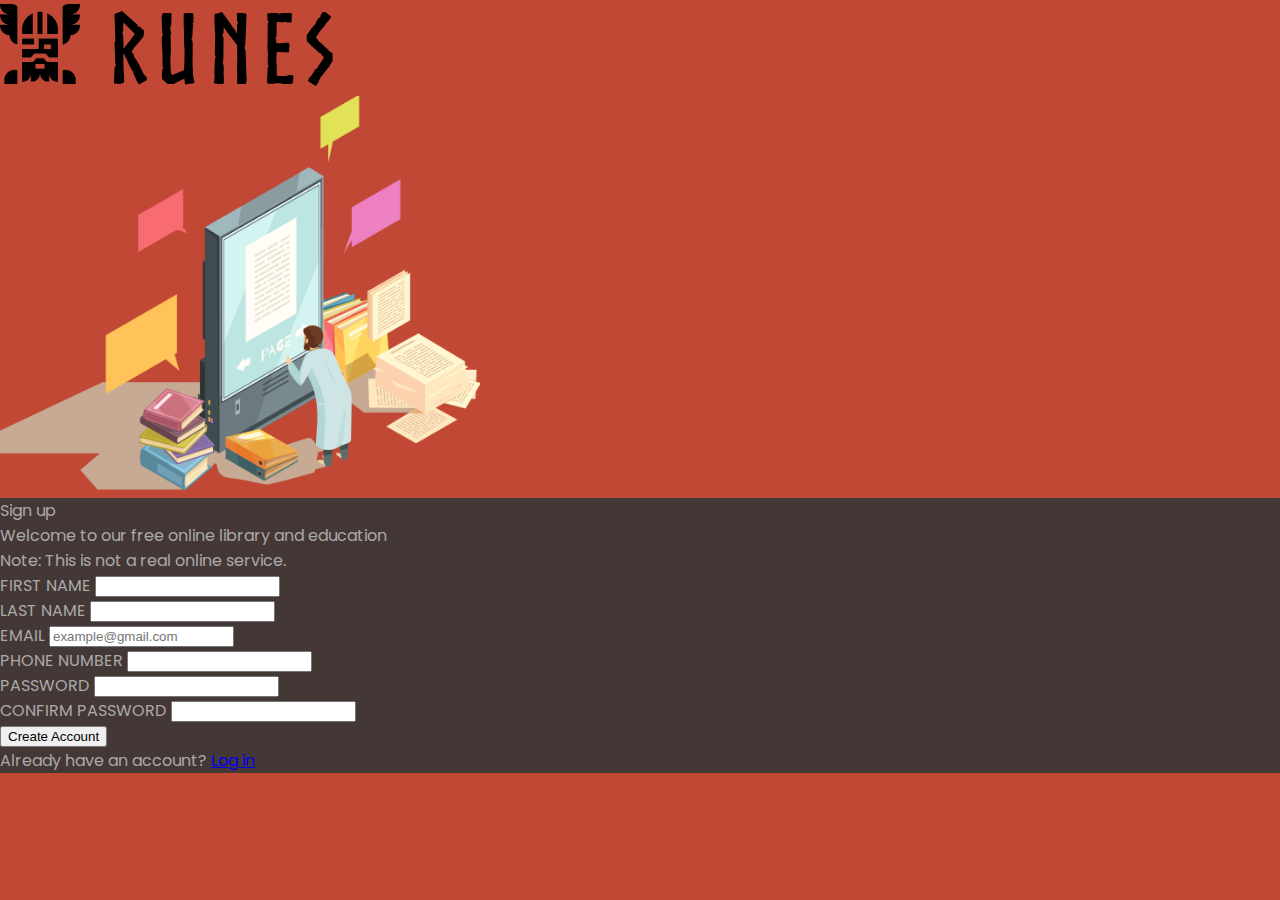
==== index.html @ 63c9c329 "places html structure and sets default css" ====
<!DOCTYPE html>
<html lang="en">
  <head>
    <meta charset="UTF-8" />
    <meta name="viewport" content="width=device-width, initial-scale=1.0" />
    <title>Sign-up Form</title>
  </head>
  <link rel="stylesheet" href="style.css" />
  <body>
    <header>
      <h1 class="logo">
        <img src="img/odin.png" alt="odin" class="logo-img" /> RUNES
      </h1>
      <div class="image-container">
        <img src="img/library.png" alt="online_library" class="library-img" />
      </div>
    </header>
    <main class="container">
      <div class="form-header">
        <h1>Sign up</h1>
        <p>Welcome to our free online library and education</p>
        <span>Note: This is not a <em>real</em> online service.</span>
      </div>
      <form action="#" method="post" class="form-content">
        <div>
          <label for="first_name">FIRST NAME</label>
          <input
            type="text"
            name="first_name"
            id="first_name"
            pattern="^[a-zA-Z0-9]{1, }$"
            required
          />
        </div>
        <div>
          <label for="last_name">LAST NAME</label>
          <input
            type="text"
            name="last_name"
            id="last_name"
            pattern="^[a-zA-Z0-9]{1, }$"
            required
          />
        </div>
        <div>
          <label for="email">EMAIL</label>
          <input
            type="email"
            name="email"
            id="email"
            placeholder="example@gmail.com"
          />
        </div>
        <div>
          <label for="phone_number">PHONE NUMBER</label>
          <input
            type="tel"
            name="phone_number"
            id="phone_number"
            maxlength="10"
          />
        </div>
        <div>
          <label for="password">PASSWORD</label>
          <input
            type="password"
            name="password"
            id="password"
            pattern="^$"
            required
          />
        </div>
        <div>
          <label for="confirm_password">CONFIRM PASSWORD</label>
          <input
            type="password"
            name="confirm_password"
            id="confirm_password"
            required
          />
        </div>
        <div>
          <button type="submit">Create Account</button>
        </div>
        <div>Already have an account? <a href="#">Log in</a></div>
      </form>
    </main>
  </body>
</html>
---- style.css ----
@import url("https://fonts.googleapis.com/css2?family=Poppins:wght@200;400&display=swap");

/* Mayer Reset */
html,
body,
div,
span,
applet,
object,
iframe,
h1,
h2,
h3,
h4,
h5,
h6,
p,
blockquote,
pre,
a,
abbr,
acronym,
address,
big,
cite,
code,
del,
dfn,
em,
img,
ins,
kbd,
q,
s,
samp,
small,
strike,
strong,
sub,
sup,
tt,
var,
b,
u,
i,
center,
dl,
dt,
dd,
ol,
ul,
li,
fieldset,
form,
label,
legend,
table,
caption,
tbody,
tfoot,
thead,
tr,
th,
td,
article,
aside,
canvas,
details,
embed,
figure,
figcaption,
footer,
header,
hgroup,
menu,
nav,
output,
ruby,
section,
summary,
time,
mark,
audio,
video {
  margin: 0;
  padding: 0;
  border: 0;
  font-size: 100%;
  font: inherit;
  vertical-align: baseline;
}

/* System font */
body {
  font-family: "Poppins", system-ui, "Segoe UI", Roboto, Helvetica, Arial,
    sans-serif, "Apple Color Emoji", "Segoe UI Emoji", "Segoe UI Symbol";
}

@font-face {
  font-family: "norse-bold";
  src: url(font/webfontkit-20230618-132104/norse-bold_1-webfont.woff2)
      format("woff2"),
    url(font/webfontkit-20230618-132104/norse-bold_1-webfont.woff)
      format("woff");
}
:root {
  --background-color-header: rgb(192, 72, 53);
  --background-color-main: rgba(57, 54, 54, 0.917);
  --color-font-head: whitesmoke;
  --color-font-detail: rgb(172, 169, 169);
}

body {
  background-color: var(--background-color-header);
}

.container {
  background-color: var(--background-color-main);
  color: var(--color-font-detail);
}

.logo {
  font-family: "norse-bold";
  font-size: 6rem;
  letter-spacing: 0.5rem;
}

img {
  height: 100%;
}

.logo-img {
  width: 5rem;
}

.library-img {
  width: 30rem;
}
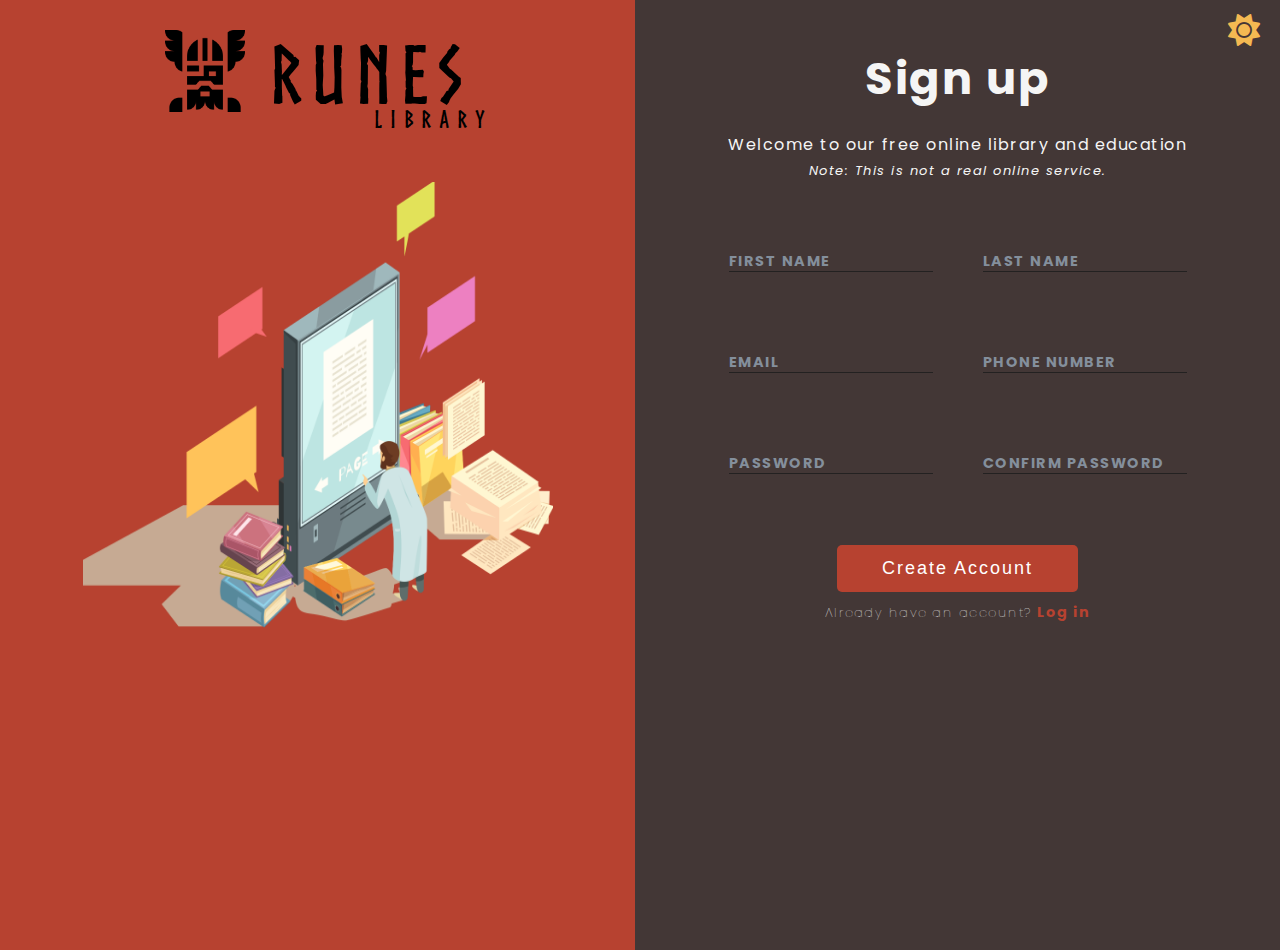
==== commit a5259fc3: "add input styling, theme, and @media" ====
--- a/index.html
+++ b/index.html
@@ -1,88 +1,99 @@
 <!DOCTYPE html>
-<html lang="en">
+<html lang="en" class="dark">
   <head>
     <meta charset="UTF-8" />
     <meta name="viewport" content="width=device-width, initial-scale=1.0" />
     <title>Sign-up Form</title>
   </head>
   <link rel="stylesheet" href="style.css" />
+  <link
+    rel="stylesheet"
+    href="https://cdnjs.cloudflare.com/ajax/libs/font-awesome/6.3.0/css/all.min.css"
+  />
+  <script src="script.js" defer></script>
   <body>
+    <i class="fa-solid fa-sun fa-2xl" style="color: #f4b952"></i>
+    <!-- <i class="fa-solid fa-moon fa-2xl" style="color: #f4b952"></i> -->
     <header>
       <h1 class="logo">
         <img src="img/odin.png" alt="odin" class="logo-img" /> RUNES
+        <span class="sub_logo">LIBRARY</span>
       </h1>
+
       <div class="image-container">
         <img src="img/library.png" alt="online_library" class="library-img" />
       </div>
     </header>
     <main class="container">
       <div class="form-header">
-        <h1>Sign up</h1>
+        <h1 class="sign-up">Sign up</h1>
         <p>Welcome to our free online library and education</p>
         <span>Note: This is not a <em>real</em> online service.</span>
       </div>
       <form action="#" method="post" class="form-content">
         <div>
-          <label for="first_name">FIRST NAME</label>
           <input
             type="text"
             name="first_name"
             id="first_name"
-            pattern="^[a-zA-Z0-9]{1, }$"
+            pattern="^[a-zA-Z0-9]{15}$"
+            placeholder=" "
             required
           />
+          <label for="first_name">FIRST NAME</label>
         </div>
         <div>
-          <label for="last_name">LAST NAME</label>
           <input
             type="text"
             name="last_name"
             id="last_name"
-            pattern="^[a-zA-Z0-9]{1, }$"
+            pattern="^[a-zA-Z0-9]{15}$"
+            placeholder=" "
             required
           />
+          <label for="last_name">LAST NAME</label>
         </div>
         <div>
+          <input type="email" name="email" id="email" placeholder=" " />
           <label for="email">EMAIL</label>
-          <input
-            type="email"
-            name="email"
-            id="email"
-            placeholder="example@gmail.com"
-          />
         </div>
         <div>
-          <label for="phone_number">PHONE NUMBER</label>
           <input
             type="tel"
             name="phone_number"
             id="phone_number"
             maxlength="10"
+            placeholder=" "
           />
+          <label for="phone_number">PHONE NUMBER</label>
         </div>
         <div>
-          <label for="password">PASSWORD</label>
           <input
             type="password"
             name="password"
             id="password"
             pattern="^$"
+            placeholder=" "
             required
           />
+          <label for="password">PASSWORD</label>
         </div>
         <div>
-          <label for="confirm_password">CONFIRM PASSWORD</label>
           <input
             type="password"
             name="confirm_password"
             id="confirm_password"
+            placeholder=" "
             required
           />
+          <label for="confirm_password">CONFIRM PASSWORD</label>
         </div>
         <div>
           <button type="submit">Create Account</button>
+          <div class="log-in">
+            Already have an account? <a href="#">Log in</a>
+          </div>
         </div>
-        <div>Already have an account? <a href="#">Log in</a></div>
       </form>
     </main>
   </body>
--- a/style.css
+++ b/style.css
@@ -1,4 +1,4 @@
-@import url("https://fonts.googleapis.com/css2?family=Poppins:wght@200;400&display=swap");
+@import url("https://fonts.googleapis.com/css2?family=Poppins:ital,wght@0,100;0,200;0,400;1,200&display=swap");
 
 /* Mayer Reset */
 html,
@@ -88,12 +88,7 @@
   font-size: 100%;
   font: inherit;
   vertical-align: baseline;
-}
-
-/* System font */
-body {
-  font-family: "Poppins", system-ui, "Segoe UI", Roboto, Helvetica, Arial,
-    sans-serif, "Apple Color Emoji", "Segoe UI Emoji", "Segoe UI Symbol";
+  box-sizing: border-box;
 }
 
 @font-face {
@@ -103,36 +98,277 @@
     url(font/webfontkit-20230618-132104/norse-bold_1-webfont.woff)
       format("woff");
 }
-:root {
-  --background-color-header: rgb(192, 72, 53);
+
+:root.light {
+  --background-color-header: whitesmoke;
+  --background-color-main: rgba(255, 255, 255, 0.917);
+  --color-font-head: rgb(42, 40, 40);
+  --color-font-detail: rgb(132, 143, 156);
+  --border-bottom-input: rgb(35, 33, 33);
+  --color-button: rgb(183, 66, 48);
+  --color-link: var(--color-font-head);
+}
+
+:root.dark {
+  --background-color-header: rgb(183, 66, 48);
   --background-color-main: rgba(57, 54, 54, 0.917);
   --color-font-head: whitesmoke;
-  --color-font-detail: rgb(172, 169, 169);
+  --color-font-detail: rgb(132, 143, 156);
+  --border-bottom-input: rgb(35, 33, 33);
+  --color-button: var(--background-color-header);
+  --color-link: var(--background-color-header);
 }
 
 body {
+  /* System font */
+  font-family: "Poppins", system-ui, "Segoe UI", Roboto, Helvetica, Arial,
+    sans-serif, "Apple Color Emoji", "Segoe UI Emoji", "Segoe UI Symbol";
+
   background-color: var(--background-color-header);
 }
 
+.fa-sun,
+.fa-moon {
+  position: absolute;
+  top: 30px;
+  right: 20px;
+  transition: all 0.7s ease-in-out;
+}
+
+.fa-sun:hover {
+  transform: rotate(90deg);
+}
+
+.fa-moon:hover {
+  transform: rotate(-150deg);
+}
+
+header {
+  display: flex;
+  flex-direction: column;
+  text-align: center;
+  row-gap: 10px;
+}
+
+.logo {
+  position: relative;
+  width: 350px;
+  margin: 0 auto;
+  margin-top: 30px;
+  font-family: "norse-bold";
+  font-size: 5rem;
+  letter-spacing: 0.5rem;
+}
+
+@keyframes shake {
+  0% {
+    transform: rotate(0deg);
+  }
+  25% {
+    transform: rotate(1deg);
+  }
+  50% {
+    transform: rotate(0deg);
+  }
+  75% {
+    transform: rotate(-1deg);
+  }
+  100% {
+    transform: rotate(0deg);
+  }
+}
+
+.logo:hover {
+  animation: shake 0.4s infinite;
+}
+
+.sub_logo {
+  position: absolute;
+  bottom: -0.8em;
+  right: 0;
+  font-size: 1.5rem;
+}
+
+img {
+  height: 100%;
+  margin-bottom: -8px;
+}
+
+.logo-img {
+  width: 5rem;
+}
+
+.library-img {
+  width: min(75%, 418px);
+  margin-top: 30px;
+}
+
 .container {
+  padding: 25px 5px;
   background-color: var(--background-color-main);
   color: var(--color-font-detail);
-}
-
-.logo {
-  font-family: "norse-bold";
-  font-size: 6rem;
-  letter-spacing: 0.5rem;
-}
-
-img {
-  height: 100%;
-}
-
-.logo-img {
-  width: 5rem;
-}
-
-.library-img {
-  width: 30rem;
-}
+  font-size: 1rem;
+  letter-spacing: 1.5px;
+}
+
+main.container {
+  display: flex;
+  flex-direction: column;
+  text-align: center;
+  row-gap: 30px;
+}
+
+.sign-up {
+  color: var(--color-font-head);
+  font-size: 2.8em;
+  font-weight: bold;
+  margin: 20px 0;
+}
+
+p,
+.form-header,
+.log-in {
+  color: var(--color-font-head);
+}
+
+.form-header > span {
+  font-style: italic;
+  font-size: small;
+}
+
+.form-content {
+  display: flex;
+  flex-direction: column;
+  align-items: center;
+  justify-content: space-evenly;
+  row-gap: 25px;
+}
+
+form > div {
+  position: relative;
+}
+
+label {
+  display: block;
+  position: absolute;
+  bottom: 1px;
+  text-align: left;
+  font-weight: bold;
+  font-size: 0.9em;
+  transition: all 0.7s ease-out;
+}
+
+input {
+  position: relative;
+  -webkit-appearance: none;
+  -moz-appearance: none;
+  appearance: none;
+  width: 200px;
+  padding-top: 10px;
+  background-color: transparent;
+  border: none;
+  border-bottom: 1.8px solid var(--border-bottom-input);
+  color: var(--color-font-head);
+  font-size: inherit;
+  letter-spacing: 1.5px;
+  transition: all 0.8s ease-in-out;
+}
+
+input:focus,
+input:not(:placeholder-shown) {
+  outline: none;
+  border: 1px solid var(--color-button);
+  border-radius: 2px;
+  /* height: 30px; */
+}
+
+input:focus + label,
+input:not(:placeholder-shown) + label {
+  transform: translate(10px, -21px);
+  background-color: var(--color-button);
+  padding: 0 4px;
+  border-radius: 2px;
+  color: white;
+  font-size: small;
+}
+
+button {
+  background-color: var(--color-button);
+  border: none;
+  border-radius: 5px;
+  padding: 13px 45px;
+  font-size: 18px;
+  letter-spacing: 2px;
+  color: white;
+  transition: transform 0.2s ease-in-out;
+}
+
+button:hover {
+  transform: scale(1.04);
+}
+
+.log-in {
+  margin-top: 10px;
+  font-size: small;
+  font-weight: lighter;
+}
+
+.log-in > a {
+  color: var(--color-link);
+  font-weight: bold;
+  font-size: 0.9rem;
+  text-decoration: none;
+}
+
+a:hover {
+  text-decoration: underline;
+}
+
+@media only screen and (min-width: 700px) {
+  body {
+    display: flex;
+    justify-content: space-between;
+  }
+
+  header {
+    flex: 1;
+  }
+
+  main {
+    flex: 2;
+    height: 100vh;
+  }
+
+  .library-img {
+    width: 418px;
+    margin-top: 60px;
+  }
+
+  .form-content {
+    row-gap: 25px;
+  }
+}
+
+@media only screen and (min-width: 1000px) {
+  header {
+    flex: 2;
+  }
+  .form-content {
+    flex-direction: row;
+    justify-content: center;
+    column-gap: min(20%, 50px);
+    row-gap: 70px;
+    flex-wrap: wrap;
+  }
+
+  .library-img {
+    width: min(80%, 470px);
+  }
+
+  main.container {
+    row-gap: 60px;
+  }
+}
+
+/* refresh effect */
+/* form validation -> valid/invalid */
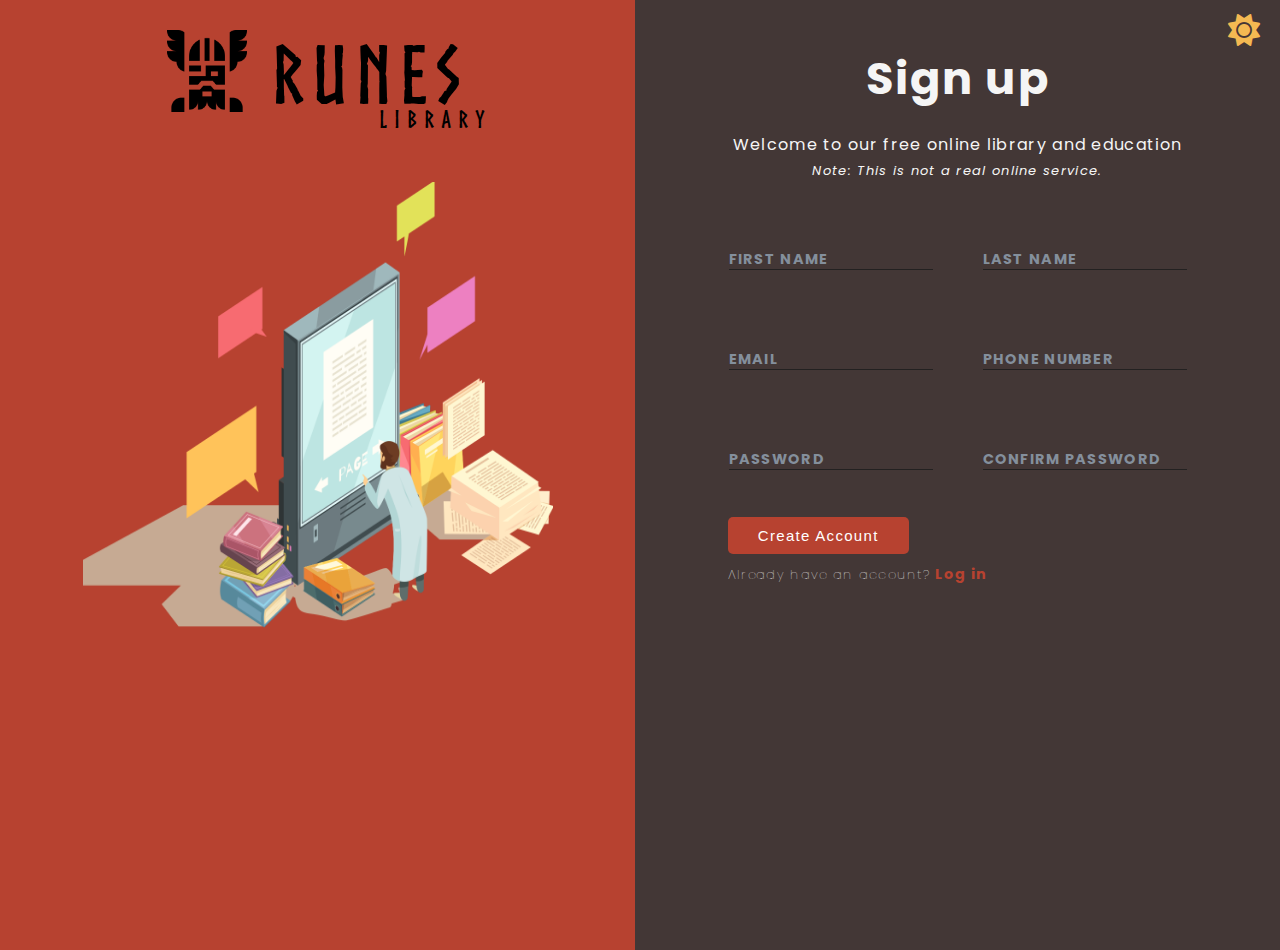
==== commit 19a4f83d: "add form validation, error message, and check mark" ====
--- a/index.html
+++ b/index.html
@@ -36,26 +36,38 @@
             type="text"
             name="first_name"
             id="first_name"
-            pattern="^[a-zA-Z0-9]{15}$"
+            pattern="^[a-zA-Z0-9_\-\.]{3,15}$"
             placeholder=" "
             required
           />
           <label for="first_name">FIRST NAME</label>
+          <span class="check"></span>
+          <div class="error"></div>
         </div>
         <div>
           <input
             type="text"
             name="last_name"
             id="last_name"
-            pattern="^[a-zA-Z0-9]{15}$"
+            pattern="^[a-zA-Z0-9_\-\.]{3,15}$"
             placeholder=" "
             required
           />
           <label for="last_name">LAST NAME</label>
+          <span class="check"></span>
+          <div class="error"></div>
         </div>
         <div>
-          <input type="email" name="email" id="email" placeholder=" " />
+          <input
+            type="email"
+            name="email"
+            id="email"
+            placeholder=" "
+            required
+          />
           <label for="email">EMAIL</label>
+          <span class="check"></span>
+          <div class="error"></div>
         </div>
         <div>
           <input
@@ -63,20 +75,26 @@
             name="phone_number"
             id="phone_number"
             maxlength="10"
+            pattern="^[0][1-9][0-9]{8}$"
             placeholder=" "
+            required
           />
           <label for="phone_number">PHONE NUMBER</label>
+          <span class="check"></span>
+          <div class="error"></div>
         </div>
         <div>
           <input
             type="password"
             name="password"
             id="password"
-            pattern="^$"
+            pattern="^(?=.*\d)(?=.*[a-z])(?=.*[A-Z]).{8,}$"
             placeholder=" "
             required
           />
           <label for="password">PASSWORD</label>
+          <span class="check"></span>
+          <div class="error"></div>
         </div>
         <div>
           <input
@@ -87,8 +105,10 @@
             required
           />
           <label for="confirm_password">CONFIRM PASSWORD</label>
+          <span class="pwd-check"></span>
+          <div class="error"></div>
         </div>
-        <div>
+        <div class="form-submit">
           <button type="submit">Create Account</button>
           <div class="log-in">
             Already have an account? <a href="#">Log in</a>
--- a/style.css
+++ b/style.css
@@ -91,6 +91,10 @@
   box-sizing: border-box;
 }
 
+body {
+  height: 100%;
+}
+
 @font-face {
   font-family: "norse-bold";
   src: url(font/webfontkit-20230618-132104/norse-bold_1-webfont.woff2)
@@ -157,7 +161,7 @@
   margin-top: 30px;
   font-family: "norse-bold";
   font-size: 5rem;
-  letter-spacing: 0.5rem;
+  letter-spacing: 0.45rem;
 }
 
 @keyframes shake {
@@ -208,7 +212,7 @@
   background-color: var(--background-color-main);
   color: var(--color-font-detail);
   font-size: 1rem;
-  letter-spacing: 1.5px;
+  letter-spacing: 1.3px;
 }
 
 main.container {
@@ -241,7 +245,7 @@
   flex-direction: column;
   align-items: center;
   justify-content: space-evenly;
-  row-gap: 25px;
+  row-gap: 60px;
 }
 
 form > div {
@@ -251,7 +255,7 @@
 label {
   display: block;
   position: absolute;
-  bottom: 1px;
+  top: 0.5em;
   text-align: left;
   font-weight: bold;
   font-size: 0.9em;
@@ -269,8 +273,8 @@
   border: none;
   border-bottom: 1.8px solid var(--border-bottom-input);
   color: var(--color-font-head);
-  font-size: inherit;
-  letter-spacing: 1.5px;
+  font-size: 14px;
+  letter-spacing: 1.3px;
   transition: all 0.8s ease-in-out;
 }
 
@@ -279,12 +283,11 @@
   outline: none;
   border: 1px solid var(--color-button);
   border-radius: 2px;
-  /* height: 30px; */
 }
 
 input:focus + label,
 input:not(:placeholder-shown) + label {
-  transform: translate(10px, -21px);
+  transform: translate(10px, -24px);
   background-color: var(--color-button);
   padding: 0 4px;
   border-radius: 2px;
@@ -292,13 +295,42 @@
   font-size: small;
 }
 
+.check::after,
+.pwd-check {
+  position: absolute;
+  margin-top: 7px;
+  margin-left: 10px;
+}
+
+input:not(input[name="confirm_password"]):valid ~ .check::after {
+  content: "";
+
+  display: inline-block;
+  text-rendering: auto;
+  -webkit-font-smoothing: antialiased;
+  font: var(--fa-font-solid);
+  content: "\f058";
+  color: rgb(73, 224, 68);
+}
+
+.error {
+  display: block;
+  position: absolute;
+  width: 280px;
+  color: red;
+  text-align: left;
+  font-size: 11px;
+  margin-top: 0.5em;
+}
+
 button {
   background-color: var(--color-button);
   border: none;
   border-radius: 5px;
-  padding: 13px 45px;
-  font-size: 18px;
-  letter-spacing: 2px;
+  padding: 10px 30px;
+  margin-top: 15px;
+  font-size: 15px;
+  letter-spacing: 1.3px;
   color: white;
   transition: transform 0.2s ease-in-out;
 }
@@ -336,23 +368,20 @@
 
   main {
     flex: 2;
-    height: 100vh;
+    height: 100%;
   }
 
   .library-img {
     width: 418px;
     margin-top: 60px;
   }
-
-  .form-content {
-    row-gap: 25px;
-  }
 }
 
 @media only screen and (min-width: 1000px) {
   header {
     flex: 2;
   }
+
   .form-content {
     flex-direction: row;
     justify-content: center;
@@ -367,8 +396,14 @@
 
   main.container {
     row-gap: 60px;
+    height: 100vh;
+  }
+
+  .form-submit {
+    margin-top: -40px;
+    left: -100px;
+    text-align: left;
   }
 }
 
 /* refresh effect */
-/* form validation -> valid/invalid */
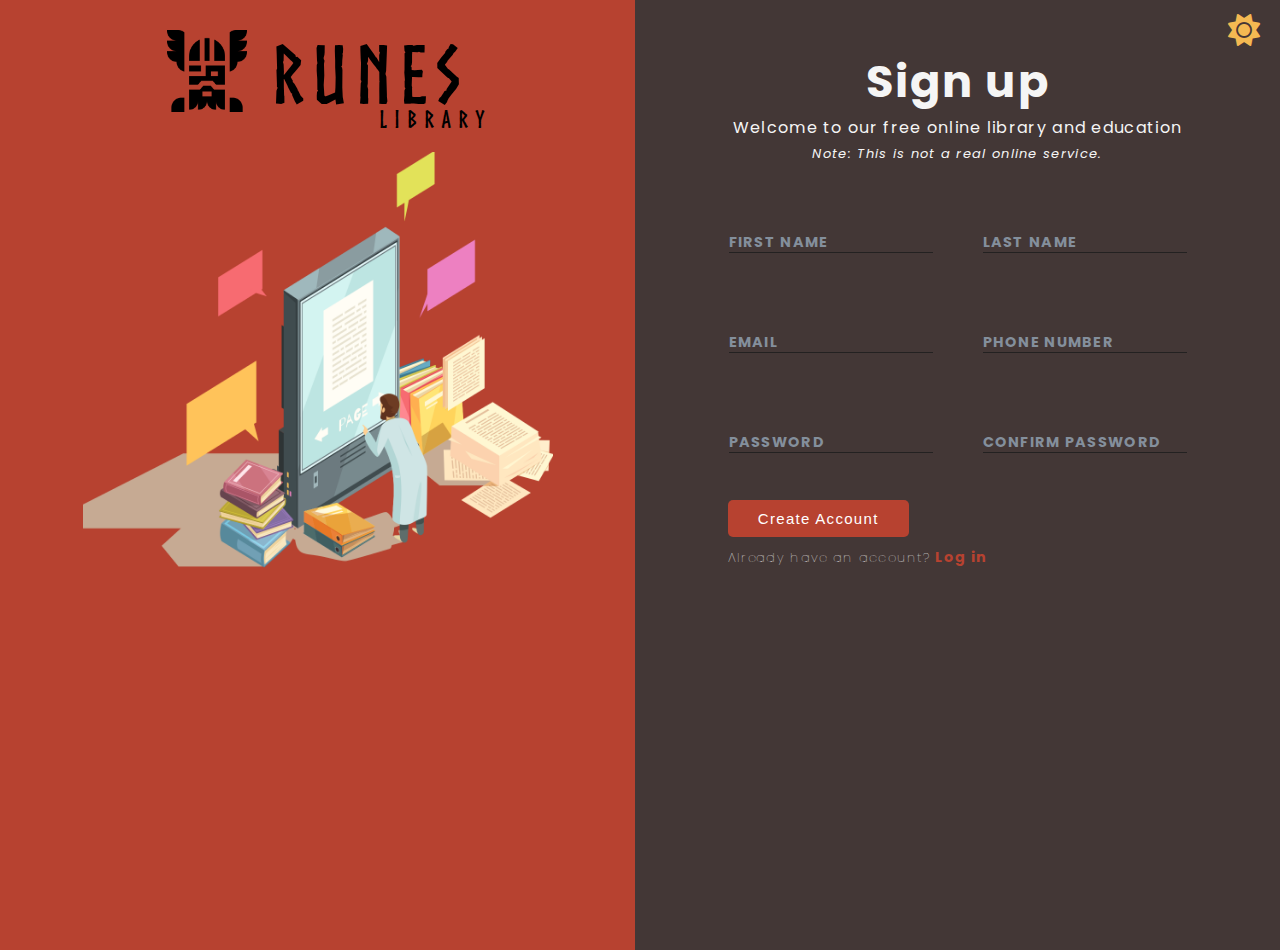
==== commit 62d2104d: "add arrow-down, refresh page animation, and smooth scrolling effect" ====
--- a/index.html
+++ b/index.html
@@ -25,12 +25,16 @@
       </div>
     </header>
     <main class="container">
+      <i
+        class="fa-solid fa-angles-down fa-beat-fade fa-2xl"
+        style="color: #f4b952"
+      ></i>
       <div class="form-header">
         <h1 class="sign-up">Sign up</h1>
         <p>Welcome to our free online library and education</p>
         <span>Note: This is not a <em>real</em> online service.</span>
       </div>
-      <form action="#" method="post" class="form-content">
+      <form action="/page/index.html" method="get" class="form-content">
         <div>
           <input
             type="text"
@@ -74,8 +78,8 @@
             type="tel"
             name="phone_number"
             id="phone_number"
-            maxlength="10"
-            pattern="^[0][1-9][0-9]{8}$"
+            maxlength="12"
+            pattern="^[0][1-9]{2}\s[0-9]{3}\s[0-9]{4}$"
             placeholder=" "
             required
           />
--- a/style.css
+++ b/style.css
@@ -91,6 +91,10 @@
   box-sizing: border-box;
 }
 
+html {
+  scroll-behavior: smooth;
+}
+
 body {
   height: 100%;
 }
@@ -131,11 +135,34 @@
   background-color: var(--background-color-header);
 }
 
+@keyframes refreshMobile {
+  0% {
+    transform: translateY(-15px);
+    opacity: 0;
+  }
+  100% {
+    transform: translateY(inherit);
+    opacity: 1;
+  }
+}
+
+@keyframes refreshDesktop {
+  0% {
+    transform: translate(10px, -15px);
+    opacity: 0;
+  }
+  100% {
+    transform: translate(inherit, inherit);
+    opacity: 1;
+  }
+}
+
 .fa-sun,
 .fa-moon {
   position: absolute;
   top: 30px;
   right: 20px;
+  z-index: 2;
   transition: all 0.7s ease-in-out;
 }
 
@@ -152,6 +179,7 @@
   flex-direction: column;
   text-align: center;
   row-gap: 10px;
+  animation: refreshMobile 2s forwards;
 }
 
 .logo {
@@ -213,20 +241,26 @@
   color: var(--color-font-detail);
   font-size: 1rem;
   letter-spacing: 1.3px;
-}
-
-main.container {
+
   display: flex;
   flex-direction: column;
   text-align: center;
   row-gap: 30px;
+
+  animation: refreshMobile 2s forwards;
+}
+
+.fa-angles-down {
+  position: absolute;
+  left: 48%;
 }
 
 .sign-up {
   color: var(--color-font-head);
   font-size: 2.8em;
   font-weight: bold;
-  margin: 20px 0;
+  margin: 0 auto;
+  margin-top: 23px;
 }
 
 p,
@@ -248,7 +282,7 @@
   row-gap: 60px;
 }
 
-form > div {
+form div {
   position: relative;
 }
 
@@ -362,18 +396,30 @@
     justify-content: space-between;
   }
 
+  header,
+  .container {
+    animation: refreshDesktop 2s forwards;
+  }
+
   header {
     flex: 1;
   }
 
-  main {
+  .container {
     flex: 2;
     height: 100%;
   }
 
+  .fa-angles-down {
+    visibility: hidden;
+  }
+
+  .image-container {
+    margin-top: calc((var(--scroll) / 3) + 10px);
+  }
+
   .library-img {
     width: 418px;
-    margin-top: 60px;
   }
 }
 
@@ -394,7 +440,7 @@
     width: min(80%, 470px);
   }
 
-  main.container {
+  .container {
     row-gap: 60px;
     height: 100vh;
   }
@@ -405,5 +451,3 @@
     text-align: left;
   }
 }
-
-/* refresh effect */
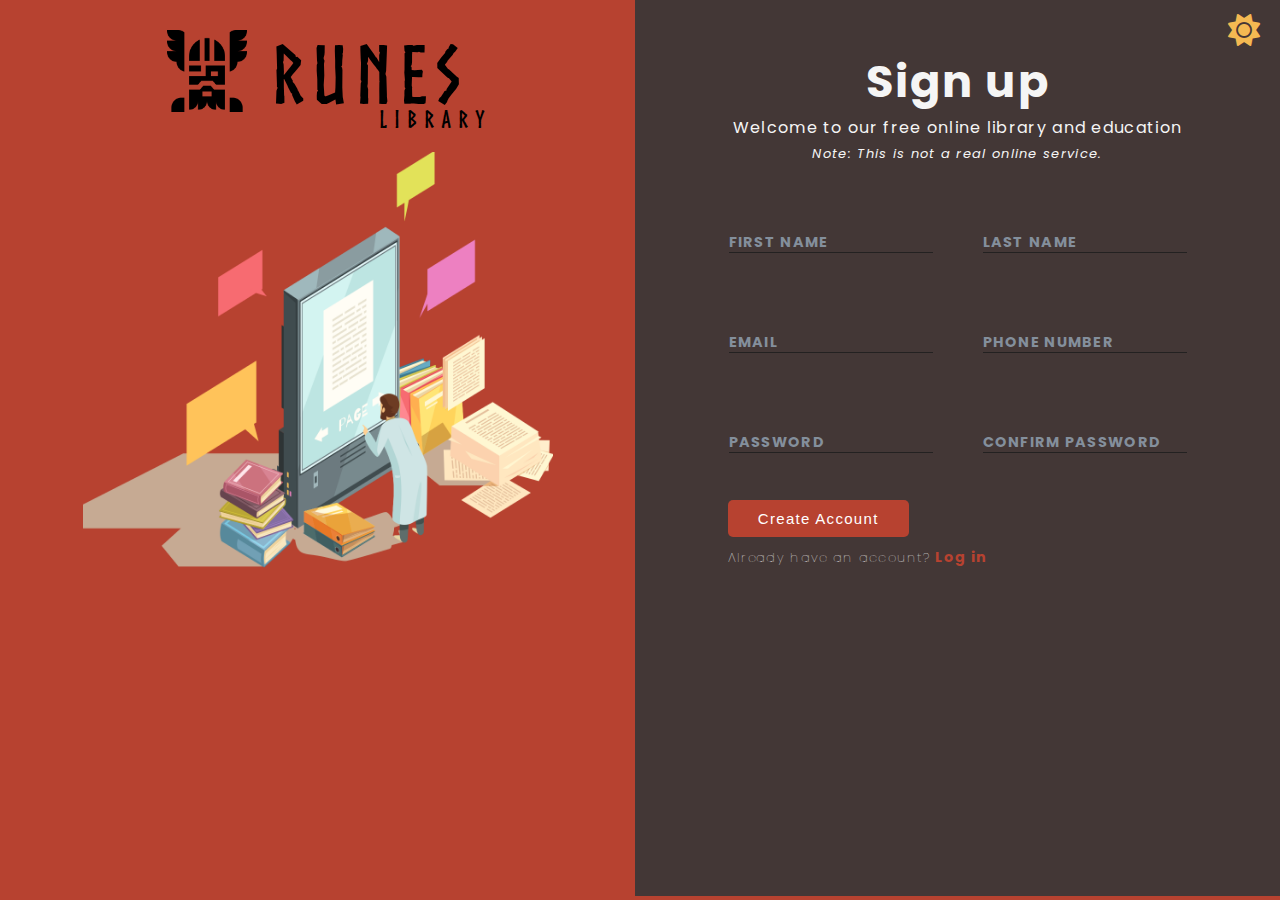
==== commit 13ae4c26: "moves overlay page into original html file and adjusts layout position" ====
--- a/index.html
+++ b/index.html
@@ -14,12 +14,11 @@
   <body>
     <i class="fa-solid fa-sun fa-2xl" style="color: #f4b952"></i>
     <!-- <i class="fa-solid fa-moon fa-2xl" style="color: #f4b952"></i> -->
-    <header>
+    <header class="header-form">
       <h1 class="logo">
         <img src="img/odin.png" alt="odin" class="logo-img" /> RUNES
         <span class="sub_logo">LIBRARY</span>
       </h1>
-
       <div class="image-container">
         <img src="img/library.png" alt="online_library" class="library-img" />
       </div>
@@ -120,5 +119,25 @@
         </div>
       </form>
     </main>
+    <section class="overlay">
+      <header class="header-overlay">
+        <h1 class="logo-overlay">
+          <img src="./img/odin.png" alt="odin" class="logo-img-overlay" /> RUNES
+          <span class="sub_logo-overlay">LIBRARY</span>
+        </h1>
+      </header>
+      <main class="main-overlay">
+        <div class="msg">Thank you for joining us!</div>
+        <div class="image-container-overlay">
+          <img src="" alt="" /><img
+            src="./img/boy.svg"
+            alt="reading"
+            class="boy"
+          />
+          <img src="./img/girl.svg" alt="reading" class="girl" />
+        </div>
+      </main>
+      <footer class="footer-overlay"></footer>
+    </section>
   </body>
 </html>
--- a/style.css
+++ b/style.css
@@ -97,6 +97,7 @@
 
 body {
   height: 100%;
+  /* position: relative; */
 }
 
 @font-face {
@@ -442,7 +443,7 @@
 
   .container {
     row-gap: 60px;
-    height: 100vh;
+    height: 94vh;
   }
 
   .form-submit {
@@ -451,3 +452,98 @@
     text-align: left;
   }
 }
+
+/* overlay */
+.overlay {
+  position: absolute;
+  top: 0;
+  visibility: hidden;
+  width: 100%;
+  height: 100vh;
+}
+
+:root.overlay {
+  --background-color: whitesmoke;
+  --color-font-message: rgba(57, 54, 54, 0.917);
+  --background-color-floor: #7b3f00;
+}
+
+body.overlay {
+  background-color: var(--background-color);
+}
+
+.header-overlay {
+  display: flex;
+  flex-direction: column;
+  text-align: center;
+  row-gap: 10px;
+  animation: none;
+}
+
+.logo-overlay {
+  position: relative;
+  width: 350px;
+  margin-left: 20px;
+  margin-top: 30px;
+  font-family: "norse-bold";
+  font-size: 5rem;
+  letter-spacing: 0.45rem;
+}
+
+.logo-overlay:hover {
+  animation: shake 0.4s infinite;
+}
+
+.sub_logo-overlay {
+  position: absolute;
+  bottom: -0.8em;
+  right: 0;
+  font-size: 1.5rem;
+}
+
+.main-overlay {
+  margin-top: 90px;
+  display: flex;
+  flex-direction: column;
+}
+
+.msg {
+  flex: auto;
+  padding-left: 15%;
+  font-size: 30px;
+  text-align: left;
+  color: var(--color-font-message);
+}
+
+.logo-img-overlay {
+  width: 5rem;
+  margin-bottom: -8px;
+}
+
+.image-container-overlay {
+  flex: 1;
+  align-self: center;
+  display: flex;
+  justify-content: center;
+  margin-top: 80px;
+}
+
+img.boy,
+img.girl {
+  height: 100%;
+  width: min(50%, 340px);
+}
+
+.girl {
+  margin-top: -70px;
+  margin-left: -80px;
+}
+
+.footer-overlay {
+  position: fixed;
+  bottom: 0;
+  background-color: var(--background-color-floor);
+  z-index: -1;
+  height: 240px;
+  width: 100%;
+}
